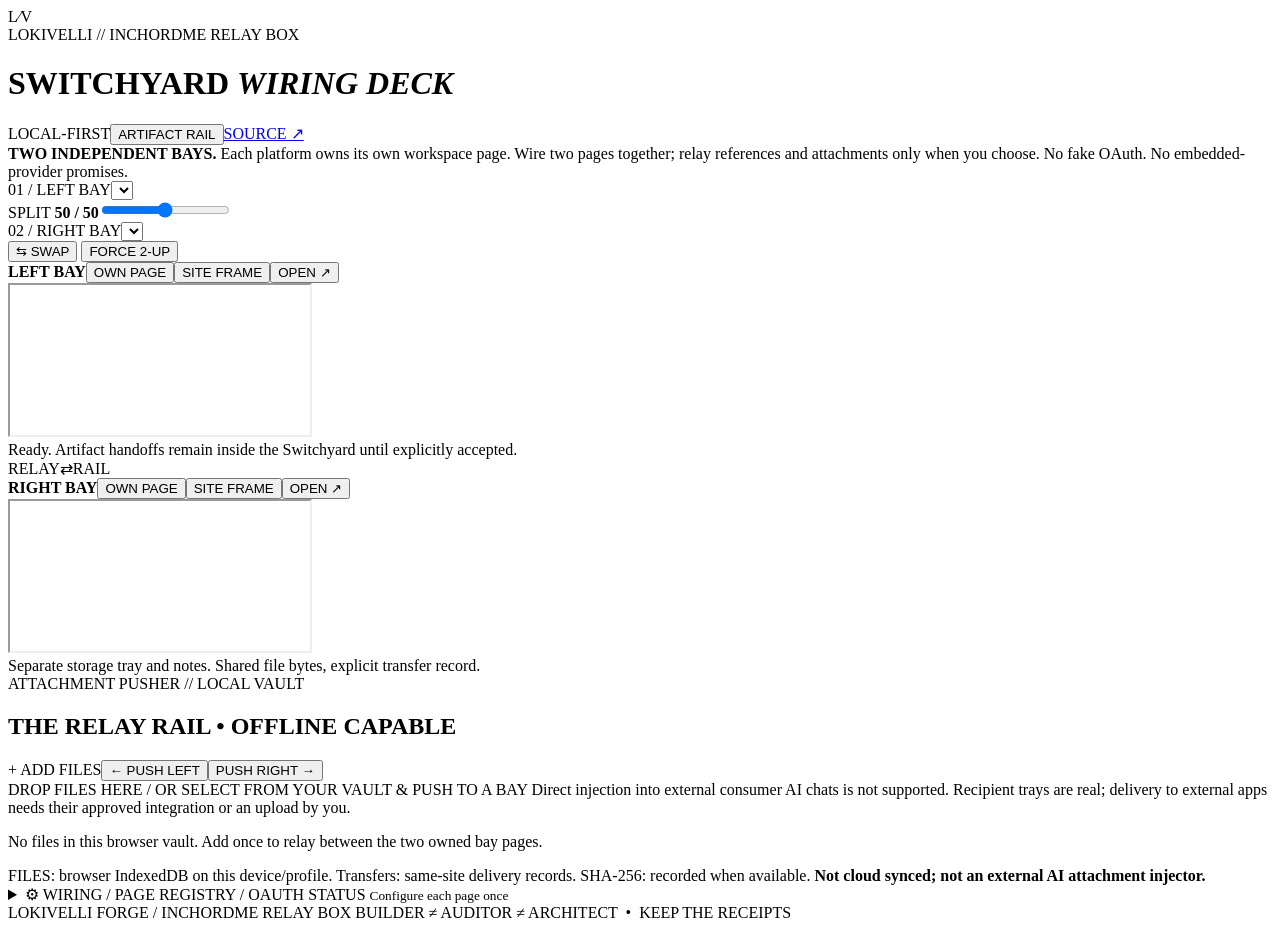
==== index.html @ 45ea7c82 "Initialize Lokivelli Switchyard wiring deck and dual-bay shell" ====
<!doctype html>
<html lang="en">
<head>
  <meta charset="utf-8">
  <meta name="viewport" content="width=device-width,initial-scale=1">
  <meta name="theme-color" content="#11131b">
  <title>LOKIVELLI // SWITCHYARD — Wiring Deck</title>
  <link rel="stylesheet" href="./assets/switchyard.css">
  <script src="./assets/switchyard.js" defer></script>
</head>
<body data-view="switchyard">
  <div class="shell">
    <header class="top">
      <div class="brand"><div class="sigil">L<span>∕</span>V</div><div><div class="superline">LOKIVELLI // INCHORDME RELAY BOX</div><h1>SWITCHYARD <em>WIRING DECK</em></h1></div></div>
      <div class="topbuttons"><span class="status"><b class="pulse"></b> LOCAL-FIRST</span><button id="vaultToggle" class="button">ARTIFACT RAIL</button><a class="button outline" href="https://github.com/lokivelli316/inchordme-relay-box" target="_blank" rel="noopener">SOURCE ↗</a></div>
    </header>
    <div class="intro"><strong>TWO INDEPENDENT BAYS.</strong> Each platform owns its own workspace page. Wire two pages together; relay references and attachments only when you choose. <span>No fake OAuth. No embedded-provider promises.</span></div>

    <div class="controlbar">
      <div class="picker"><label for="leftPlatform">01 / LEFT BAY</label><select id="leftPlatform"></select></div>
      <div class="division"><label for="split">SPLIT <strong id="ratioText">50 / 50</strong></label><input id="split" type="range" min="25" max="75" value="50" aria-label="Left pane width"></div>
      <div class="picker"><label for="rightPlatform">02 / RIGHT BAY</label><select id="rightPlatform"></select></div>
      <button id="swap" class="button hot" title="Swap which platform is in which bay">⇆ SWAP</button>
      <button id="layout" class="button" title="Keep two bays visible on narrow screens">FORCE 2-UP</button>
    </div>

    <main class="stage" id="stage">
      <section class="pane" id="paneLeft" aria-label="Left platform bay">
        <div class="paneTop"><span class="lamp"></span><strong id="leftTitle">LEFT BAY</strong><span class="spacer"></span><button data-side="left" data-action="local" class="mini active">OWN PAGE</button><button data-side="left" data-action="embed" class="mini">SITE FRAME</button><button data-side="left" data-action="popout" class="mini link">OPEN ↗</button></div>
        <iframe title="Left provider workspace" id="leftFrame" referrerpolicy="no-referrer" loading="eager"></iframe>
        <div class="paneFoot" id="leftFoot">Ready. Artifact handoffs remain inside the Switchyard until explicitly accepted.</div>
      </section>
      <div class="wiring"><span>RELAY</span><span>⇄</span><span>RAIL</span></div>
      <section class="pane" id="paneRight" aria-label="Right platform bay">
        <div class="paneTop"><span class="lamp"></span><strong id="rightTitle">RIGHT BAY</strong><span class="spacer"></span><button data-side="right" data-action="local" class="mini active">OWN PAGE</button><button data-side="right" data-action="embed" class="mini">SITE FRAME</button><button data-side="right" data-action="popout" class="mini link">OPEN ↗</button></div>
        <iframe title="Right provider workspace" id="rightFrame" referrerpolicy="no-referrer" loading="eager"></iframe>
        <div class="paneFoot" id="rightFoot">Separate storage tray and notes. Shared file bytes, explicit transfer record.</div>
      </section>
    </main>

    <section class="rail" id="rail" aria-label="Attachment relay">
      <div class="railHead"><div><div class="superline">ATTACHMENT PUSHER // LOCAL VAULT</div><h2>THE RELAY RAIL <span id="storageStat">• OFFLINE CAPABLE</span></h2></div><div class="railActions"><label class="button hot uploadButton">+ ADD FILES<input id="uploadFiles" type="file" multiple hidden></label><button class="button" id="pushLeft">← PUSH LEFT</button><button class="button" id="pushRight">PUSH RIGHT →</button></div></div>
      <div class="drop" id="dropZone">DROP FILES HERE / OR SELECT FROM YOUR VAULT & PUSH TO A BAY <span>Direct injection into external consumer AI chats is not supported. Recipient trays are real; delivery to external apps needs their approved integration or an upload by you.</span></div>
      <div id="vaultItems" class="filelist"><p class="empty">No files in this browser vault. Add once to relay between the two owned bay pages.</p></div>
      <div class="railFoot">FILES: browser IndexedDB on this device/profile. Transfers: same-site delivery records. SHA-256: recorded when available. <strong>Not cloud synced; not an external AI attachment injector.</strong></div>
    </section>

    <section class="settings">
      <details id="settings"><summary>⚙ WIRING / PAGE REGISTRY / OAUTH STATUS <small>Configure each page once</small></summary>
        <div class="settingsInner">
          <h2>Platform pages</h2><p>Each platform gets its own independent page. Change its external URL to any site it builds for you. The SITE FRAME option attempts embedding; if the platform blocks framing, use OPEN ↗ instead.</p>
          <div id="endpointRows" class="endpoints"></div>
          <button id="saveEndpoints" class="button hot">SAVE PAGE WIRING</button>
          <h2>OAuth connector rail</h2><p>GitHub Pages is static. Real OAuth file access needs an approved server-side authorization exchange and appropriate provider registration. Until that exists, these indicators remain <b>NOT CONNECTED</b> instead of falsely claiming access. No API keys are exposed in page source.</p>
          <div class="authGrid">
            <div><b>GITHUB</b><span class="disconnected">NOT CONNECTED</span><small>Repository access through a configured OAuth backend</small></div>
            <div><b>GOOGLE DRIVE</b><span class="disconnected">NOT CONNECTED</span><small>Authorized file read/write through a configured OAuth backend</small></div>
            <div><b>DROPBOX</b><span class="disconnected">NOT CONNECTED</span><small>Authorized file read/write through a configured OAuth backend</small></div>
          </div>
          <label class="relayLabel" for="relayUrl">OPTIONAL AUTHORIZED RELAY BACKEND URL</label>
          <div class="relayRow"><input id="relayUrl" type="url" placeholder="https://your-authorized-relay.example" spellcheck="false"><button class="button" id="saveRelay">SAVE RELAY URL</button><button class="button hot" id="checkRelay">CHECK STATUS</button></div>
          <p id="relayStatus" class="muted">No OAuth relay is configured. Browser vault and bay-to-bay transfers work without it.</p>
          <p class="muted">For protected platforms like ChatGPT, Claude, Gemini and Grok, signing into their own websites does not authorize this site to read conversations or push uploads. They retain independent auth sessions in their browser windows.</p>
        </div>
      </details>
    </section>
    <footer>LOKIVELLI FORGE / INCHORDME RELAY BOX <span>BUILDER ≠ AUDITOR ≠ ARCHITECT &nbsp;•&nbsp; KEEP THE RECEIPTS</span></footer>
  </div>
  <div id="toast" role="status" aria-live="polite"></div>
</body>
</html>
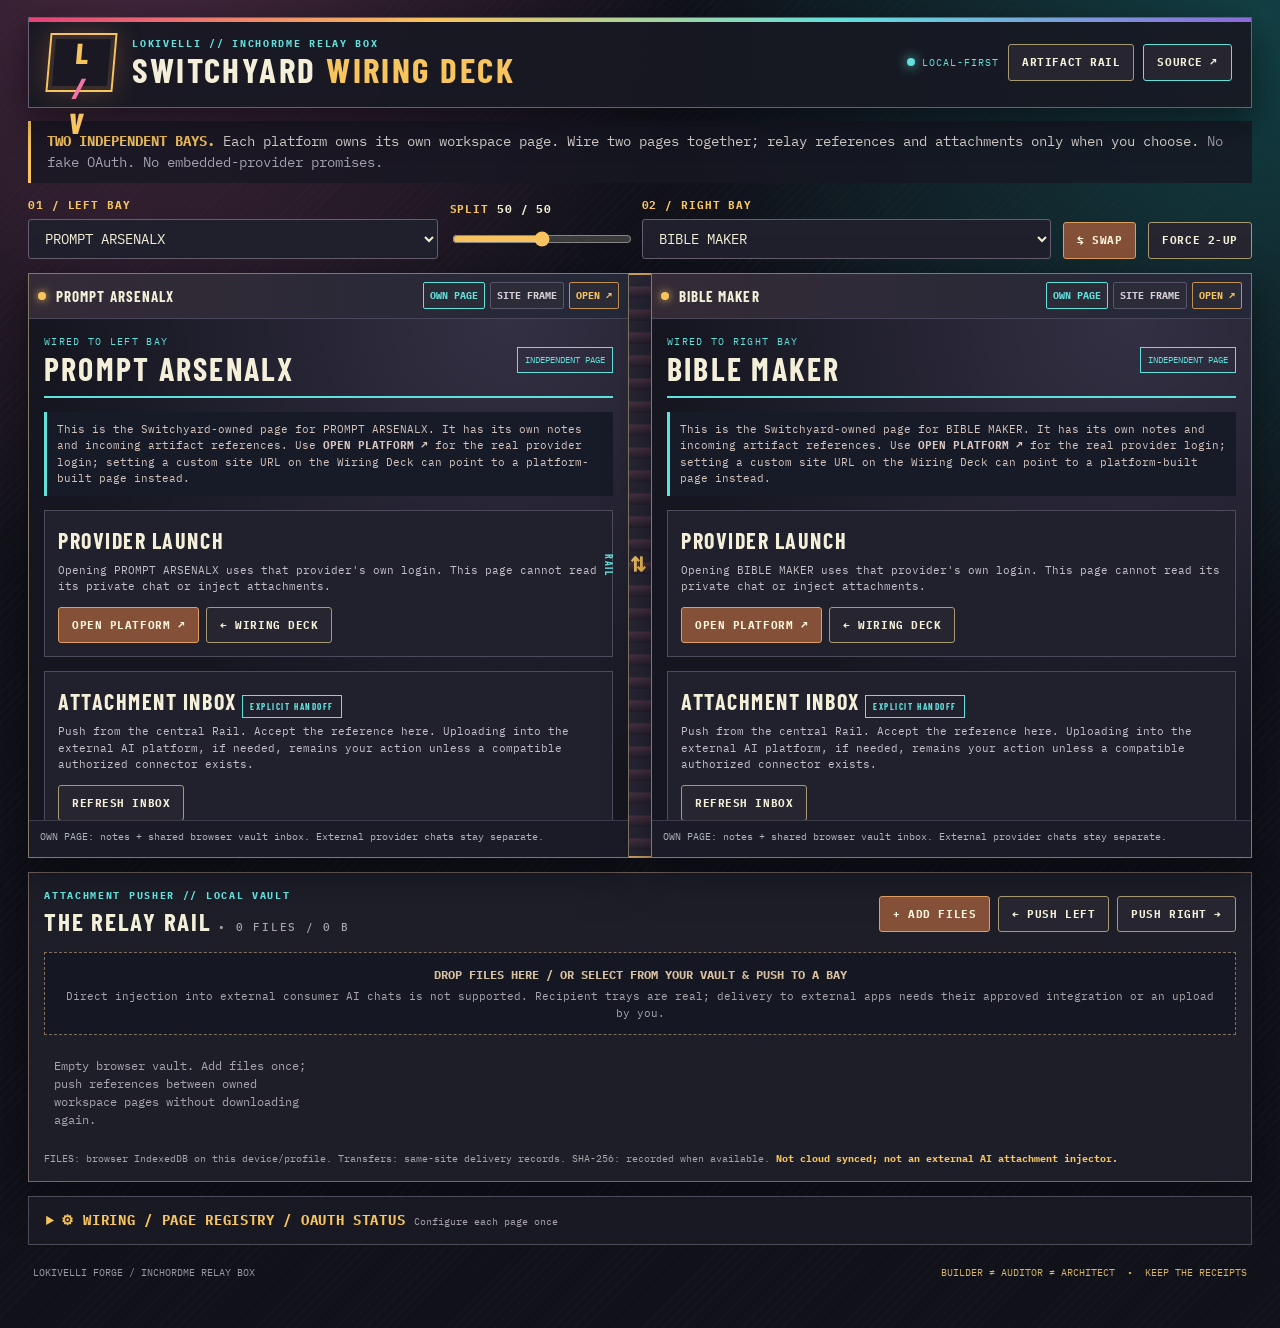
==== commit 1b96f776: "Enable optional cross-origin two-site attachment bridge" ====
--- a/index.html
+++ b/index.html
@@ -7,6 +7,7 @@
   <title>LOKIVELLI // SWITCHYARD — Wiring Deck</title>
   <link rel="stylesheet" href="./assets/switchyard.css">
   <script src="./assets/switchyard.js" defer></script>
+  <script src="./assets/bridge.js" defer></script>
 </head>
 <body data-view="switchyard">
   <div class="shell">
--- a/assets/switchyard.css
+++ b/assets/switchyard.css
@@ -0,0 +1,7 @@
+
+@import url('https://fonts.googleapis.com/css2?family=Barlow+Condensed:wght@500;600;700;800&family=IBM+Plex+Mono:wght@400;500;600;700&display=swap');
+:root{color-scheme:dark;--bg:#101119;--panel:#191b27;--panel2:#232535;--ink:#f4efd9;--muted:#a9a4ab;--brass:#f7c45e;--cyan:#61e0dc;--warn:#f375a7;--line:#49465a;--edge:#353344;--shadow:0 14px 34px #07070d8c}
+*{box-sizing:border-box}body{margin:0;min-height:100vh;background:radial-gradient(ellipse at 10% -10%,#4a2940 0,transparent 35%),radial-gradient(ellipse at 99% 1%,#124044 0,transparent 33%),repeating-linear-gradient(135deg,#ffffff05 0,#ffffff05 1px,transparent 1px,transparent 7px),var(--bg);color:var(--ink);font:14px/1.5 'IBM Plex Mono',ui-monospace,monospace}a{color:#9ef6ff}button,input,select,textarea{font:inherit}button{cursor:pointer}button:disabled{opacity:.38;cursor:not-allowed}h1,h2,h3{font-family:'Barlow Condensed',Impact,'Arial Narrow',sans-serif;letter-spacing:.07em;margin:0}h1{font-size:clamp(23px,3vw,35px);line-height:1.06}h1 em{font-style:normal;color:var(--brass)}h2{font-size:25px}h3{font-size:20px}.shell{max-width:2100px;margin:auto;padding:17px clamp(12px,2.2vw,38px) 28px}.top{display:flex;align-items:center;justify-content:space-between;gap:20px;border:1px solid #686076;background:#171822ea;box-shadow:var(--shadow);padding:15px 19px;position:relative}.top:before{content:"";height:4px;background:linear-gradient(90deg,#e83f7a,#f7c45e,#61e0dc,#8c69db);position:absolute;top:0;left:0;right:0}.brand{display:flex;align-items:center;gap:17px}.sigil{display:grid;place-items:center;flex:none;width:67px;height:59px;border:2px solid var(--brass);color:var(--brass);font:800 29px 'Barlow Condensed',sans-serif;box-shadow:inset 0 0 0 4px #392d2e,0 0 25px #c9775750;transform:skew(-5deg)}.sigil span{color:var(--warn)}.superline{font-size:10px;color:var(--cyan);font-weight:700;letter-spacing:.17em}.topbuttons{display:flex;gap:9px;align-items:center;flex-wrap:wrap}.button{border:1px solid #a79a72;background:#262530;color:var(--ink);padding:9px 13px;text-decoration:none;border-radius:3px;font-size:11px;font-weight:700;letter-spacing:.05em;white-space:nowrap}.button:hover,.button:focus-visible{background:#4d3b45;outline:2px solid var(--brass);outline-offset:1px}.button.hot{background:#845037;border-color:#dc9e61;color:#fff6de}.button.outline{border-color:var(--cyan)}.pulse{width:8px;height:8px;border-radius:100%;background:var(--cyan);display:inline-block;box-shadow:0 0 12px var(--cyan)}.status{font-size:10px;color:var(--cyan);letter-spacing:.1em}.intro{color:#dad4d1;border-left:3px solid var(--brass);padding:10px 16px;background:#171722cc;margin:13px 0}.intro strong{color:var(--brass)}.intro span{color:#a3a1af}.controlbar{display:grid;grid-template-columns:minmax(175px,1fr) minmax(110px,180px) minmax(175px,1fr) auto auto;gap:12px;align-items:end;margin:14px 0}.picker label,.division label,.relayLabel{font-size:11px;letter-spacing:.08em;color:var(--brass);display:block;font-weight:700;margin-bottom:5px}.picker select,.relayRow input,.endpoint input{width:100%;min-height:40px;color:var(--ink);background:#20202d;border:1px solid #655f71;padding:8px 12px;border-radius:3px}.picker select:focus,.relayRow input:focus,.endpoint input:focus{outline:2px solid var(--cyan)}.division input{accent-color:var(--brass);width:100%;height:28px}.division strong{color:var(--ink)}.stage{display:grid;grid-template-columns:minmax(0,1fr) 22px minmax(0,1fr);gap:0;height:clamp(430px,65vh,960px);min-height:430px}.pane{border:1px solid #827967;background:#10121b;min-width:0;display:flex;flex-direction:column;box-shadow:var(--shadow)}.paneTop{height:45px;flex:none;background:linear-gradient(90deg,#342b36,#242838);border-bottom:1px solid var(--line);display:flex;gap:5px;align-items:center;padding:4px 9px}.paneTop strong{font:700 15px 'Barlow Condensed',sans-serif;letter-spacing:.07em;white-space:nowrap;text-overflow:ellipsis;overflow:hidden}.lamp{height:8px;width:8px;border-radius:50%;background:var(--brass);box-shadow:0 0 9px var(--brass);margin:0 5px 0 0;flex:none}.spacer{flex:1}.mini{font:700 10px 'IBM Plex Mono',monospace;padding:6px;border:1px solid #58546a;background:#2c2c39;color:#d7d0d7;border-radius:2px;white-space:nowrap}.mini.active{border-color:var(--cyan);color:var(--cyan)}.mini.link{color:var(--brass);border-color:#c18f4f}.pane iframe{flex:1;border:0;min-height:0;background:#151622;width:100%}.paneFoot{height:37px;flex:none;border-top:1px solid #3d3a4b;font-size:10px;color:#aeb5b9;background:#1b1b28;padding:8px 11px;white-space:nowrap;overflow:hidden;text-overflow:ellipsis}.wiring{background:repeating-linear-gradient(180deg,#292635 0,#292635 11px,#4a3342 12px,#221f2c 23px);border-top:2px solid #c8a262;border-bottom:2px solid #c8a262;color:var(--cyan);display:flex;align-items:center;justify-content:center;flex-direction:column;font:700 10px 'Barlow Condensed',sans-serif;letter-spacing:.15em;writing-mode:vertical-rl;gap:13px}.wiring span:nth-child(2){font-size:20px;color:var(--brass)}.rail{margin-top:14px;background:#1d1e28;border:1px solid #77675f;box-shadow:var(--shadow);padding:15px}.railHead{display:flex;justify-content:space-between;gap:12px;align-items:center}.railHead h2 span{font:500 11px 'IBM Plex Mono',monospace;color:var(--muted)}.railActions{display:flex;gap:8px;flex-wrap:wrap}.uploadButton{cursor:pointer}.drop{border:1px dashed #81705b;background:#151823;color:#d7c09d;padding:13px 17px;text-align:center;margin:12px 0;font-size:12px;font-weight:700}.drop.over{background:#313743;border-color:var(--cyan)}.drop span{display:block;font-weight:400;color:var(--muted);font-size:11px;margin-top:4px}.filelist{max-height:210px;overflow:auto;display:grid;grid-template-columns:repeat(auto-fill,minmax(265px,1fr));gap:8px}.fileitem{display:flex;align-items:center;gap:10px;padding:10px;background:#252534;border:1px solid #4a475b;min-width:0}.fileitem>input{accent-color:var(--cyan);width:18px;height:18px;flex:none}.filedesc{min-width:0;flex:1}.filename{white-space:nowrap;text-overflow:ellipsis;overflow:hidden;font-weight:700}.filemeta{font-size:10px;color:#a6a9b5}.fileitem button{font-size:10px;border:1px solid #685e63;background:transparent;color:#dcd4bc;padding:4px 5px}.empty{font-size:12px;color:var(--muted);margin:10px}.railFoot{color:#a8a5a9;font-size:10px;margin-top:12px}.railFoot strong{color:var(--brass)}.settings{margin-top:14px;border:1px solid #4d4b59;background:#191923}.settings details summary{cursor:pointer;padding:13px 17px;color:var(--brass);font-weight:700;letter-spacing:.05em}.settings small{font-size:10px;font-weight:400;letter-spacing:0;color:var(--muted)}.settingsInner{border-top:1px solid #4a4654;padding:17px}.settingsInner h2{font-size:22px;margin-top:14px}.settingsInner p{font-size:12px;color:#c6c2c3}.endpoints{display:grid;grid-template-columns:repeat(auto-fit,minmax(285px,1fr));gap:10px;margin:12px 0}.endpoint{padding:11px;background:#252531;border:1px solid #514e61}.endpoint label{display:block;color:var(--cyan);font-size:11px;font-weight:700;margin-bottom:5px}.endpoint input{font-size:12px}.authGrid{display:grid;grid-template-columns:repeat(3,minmax(0,1fr));gap:10px}.authGrid>div{background:#29242f;padding:11px;border:1px solid #6a5060}.authGrid b,.authGrid span,.authGrid small{display:block}.authGrid small{margin-top:5px}.disconnected{color:#ffa0b2;font-size:10px}.relayRow{display:flex;gap:8px}.relayRow input{max-width:700px}.relayLabel{margin-top:18px}.muted{color:var(--muted)}footer{display:flex;justify-content:space-between;gap:8px;color:#9b99a1;font-size:10px;padding:20px 5px}footer span{color:#d7b466}#toast{position:fixed;right:25px;bottom:20px;max-width:360px;background:#2b2735;border:1px solid var(--cyan);color:var(--ink);padding:12px 16px;box-shadow:var(--shadow);opacity:0;pointer-events:none;transition:opacity .2s;z-index:50}#toast.show{opacity:1}
+body[data-view=bay]{--accent:var(--cyan);background:radial-gradient(circle at 80% 0%,#343044 0,transparent 45%),#151620}.bayApp{padding:15px;min-height:100%;display:flex;flex-direction:column;gap:14px}.bayHeader{display:flex;justify-content:space-between;align-items:center;gap:10px;border-bottom:2px solid var(--accent);padding-bottom:10px}.bayTag{font-size:10px;letter-spacing:.13em;color:var(--accent)}.bayHeader h1{margin-top:3px;font-size:32px}.bayBadge{border:1px solid var(--accent);font-size:9px;color:var(--accent);padding:5px 7px}.bayBox{background:#20212d;border:1px solid #4e4b5d;padding:13px}.bayBox h2{font-size:22px;margin-bottom:5px}.bayBox p{font-size:11px;color:#c5c0c7;margin:0 0 12px}.bayButtons{display:flex;gap:7px;flex-wrap:wrap}.bayBox textarea{width:100%;background:#151724;border:1px solid #64606b;color:var(--ink);min-height:125px;resize:vertical;padding:10px;font-size:12px}.bayInbox{display:grid;gap:9px}.inboxRow{border:1px solid #60586c;padding:10px;background:#2a2935}.inboxRow .name{font-size:12px;font-weight:700;overflow-wrap:anywhere}.inboxRow .meta{font-size:10px;color:var(--muted);margin:3px 0 7px}.inboxActions{display:flex;gap:6px;flex-wrap:wrap}.inboxActions button{background:#262b34;border:1px solid #8c7363;color:var(--ink);font-size:10px;padding:6px 8px}.bayEnd{color:#999aa5;font-size:10px;margin-top:auto;padding:10px 0}.bayExplain{border-left:3px solid var(--accent);padding:9px 10px;background:#171a27;color:#d4c4bd;font-size:11px}
+@media(max-width:1000px){.top{flex-wrap:wrap}.controlbar{grid-template-columns:1fr 1fr auto auto}.division{display:none}.stage{height:68vh}.paneTop{flex-wrap:wrap;height:auto;min-height:45px}.paneTop strong{width:100%;padding-left:6px}.authGrid{grid-template-columns:1fr}}
+@media(max-width:650px){.shell{padding:9px}.controlbar{grid-template-columns:1fr 1fr}.topbuttons{width:100%}.controlbar>.button{min-width:0}.stage{display:flex;flex-direction:column;height:860px}.stage .pane{flex:1;min-height:300px}.wiring{writing-mode:horizontal-tb;flex-direction:row;min-height:20px}.railHead,.relayRow{flex-wrap:wrap}.railActions{width:100%}.top{padding:10px}.sigil{width:48px;height:48px;font-size:22px}.intro{font-size:12px}footer{flex-wrap:wrap}.stage.forceTwo{display:grid;grid-template-columns:minmax(335px,1fr) 20px minmax(335px,1fr);overflow-x:auto}.stage.forceTwo .wiring{writing-mode:vertical-rl;flex-direction:column}.stage.forceTwo .pane{height:100%}}
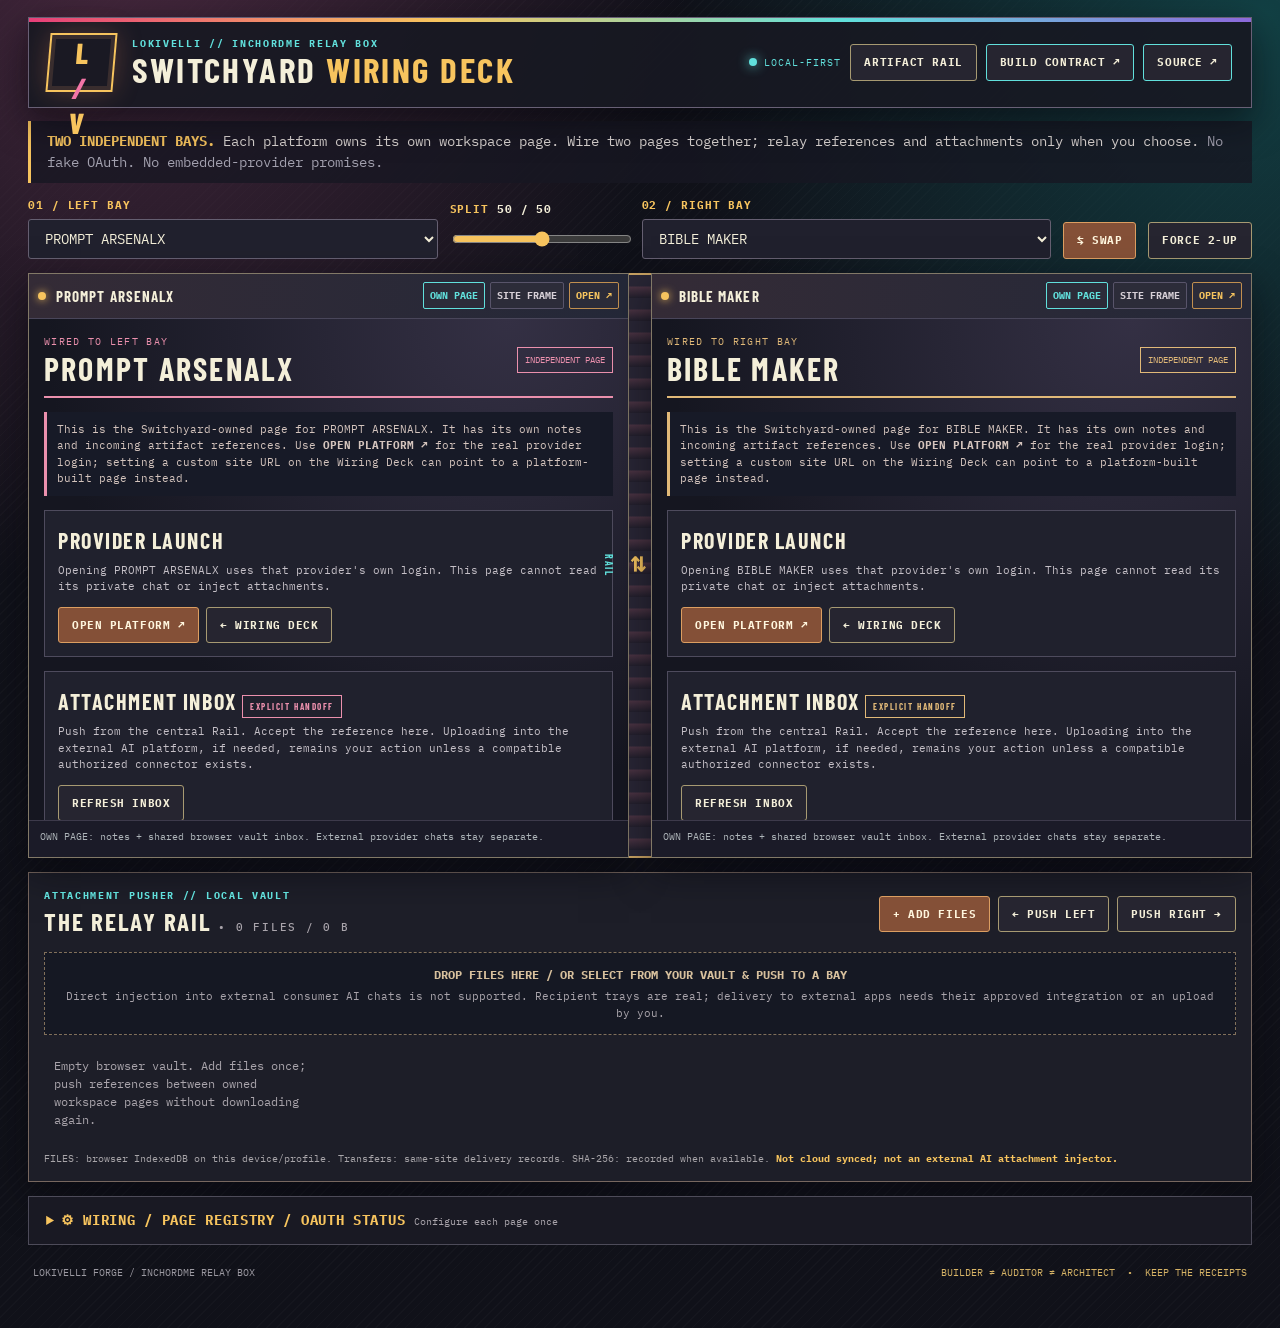
==== commit 094648e0: "Expose independent-platform build contract on the switchyard homepage" ====
--- a/index.html
+++ b/index.html
@@ -13,7 +13,7 @@
   <div class="shell">
     <header class="top">
       <div class="brand"><div class="sigil">L<span>∕</span>V</div><div><div class="superline">LOKIVELLI // INCHORDME RELAY BOX</div><h1>SWITCHYARD <em>WIRING DECK</em></h1></div></div>
-      <div class="topbuttons"><span class="status"><b class="pulse"></b> LOCAL-FIRST</span><button id="vaultToggle" class="button">ARTIFACT RAIL</button><a class="button outline" href="https://github.com/lokivelli316/inchordme-relay-box" target="_blank" rel="noopener">SOURCE ↗</a></div>
+      <div class="topbuttons"><span class="status"><b class="pulse"></b> LOCAL-FIRST</span><button id="vaultToggle" class="button">ARTIFACT RAIL</button><a class="button outline" href="https://github.com/lokivelli316/inchordme-relay-box/blob/main/PLATFORM_PAGE_CONTRACT.md" target="_blank" rel="noopener">BUILD CONTRACT ↗</a><a class="button outline" href="https://github.com/lokivelli316/inchordme-relay-box" target="_blank" rel="noopener">SOURCE ↗</a></div>
     </header>
     <div class="intro"><strong>TWO INDEPENDENT BAYS.</strong> Each platform owns its own workspace page. Wire two pages together; relay references and attachments only when you choose. <span>No fake OAuth. No embedded-provider promises.</span></div>
 
--- a/assets/switchyard.css
+++ b/assets/switchyard.css
@@ -2,6 +2,6 @@
 @import url('https://fonts.googleapis.com/css2?family=Barlow+Condensed:wght@500;600;700;800&family=IBM+Plex+Mono:wght@400;500;600;700&display=swap');
 :root{color-scheme:dark;--bg:#101119;--panel:#191b27;--panel2:#232535;--ink:#f4efd9;--muted:#a9a4ab;--brass:#f7c45e;--cyan:#61e0dc;--warn:#f375a7;--line:#49465a;--edge:#353344;--shadow:0 14px 34px #07070d8c}
 *{box-sizing:border-box}body{margin:0;min-height:100vh;background:radial-gradient(ellipse at 10% -10%,#4a2940 0,transparent 35%),radial-gradient(ellipse at 99% 1%,#124044 0,transparent 33%),repeating-linear-gradient(135deg,#ffffff05 0,#ffffff05 1px,transparent 1px,transparent 7px),var(--bg);color:var(--ink);font:14px/1.5 'IBM Plex Mono',ui-monospace,monospace}a{color:#9ef6ff}button,input,select,textarea{font:inherit}button{cursor:pointer}button:disabled{opacity:.38;cursor:not-allowed}h1,h2,h3{font-family:'Barlow Condensed',Impact,'Arial Narrow',sans-serif;letter-spacing:.07em;margin:0}h1{font-size:clamp(23px,3vw,35px);line-height:1.06}h1 em{font-style:normal;color:var(--brass)}h2{font-size:25px}h3{font-size:20px}.shell{max-width:2100px;margin:auto;padding:17px clamp(12px,2.2vw,38px) 28px}.top{display:flex;align-items:center;justify-content:space-between;gap:20px;border:1px solid #686076;background:#171822ea;box-shadow:var(--shadow);padding:15px 19px;position:relative}.top:before{content:"";height:4px;background:linear-gradient(90deg,#e83f7a,#f7c45e,#61e0dc,#8c69db);position:absolute;top:0;left:0;right:0}.brand{display:flex;align-items:center;gap:17px}.sigil{display:grid;place-items:center;flex:none;width:67px;height:59px;border:2px solid var(--brass);color:var(--brass);font:800 29px 'Barlow Condensed',sans-serif;box-shadow:inset 0 0 0 4px #392d2e,0 0 25px #c9775750;transform:skew(-5deg)}.sigil span{color:var(--warn)}.superline{font-size:10px;color:var(--cyan);font-weight:700;letter-spacing:.17em}.topbuttons{display:flex;gap:9px;align-items:center;flex-wrap:wrap}.button{border:1px solid #a79a72;background:#262530;color:var(--ink);padding:9px 13px;text-decoration:none;border-radius:3px;font-size:11px;font-weight:700;letter-spacing:.05em;white-space:nowrap}.button:hover,.button:focus-visible{background:#4d3b45;outline:2px solid var(--brass);outline-offset:1px}.button.hot{background:#845037;border-color:#dc9e61;color:#fff6de}.button.outline{border-color:var(--cyan)}.pulse{width:8px;height:8px;border-radius:100%;background:var(--cyan);display:inline-block;box-shadow:0 0 12px var(--cyan)}.status{font-size:10px;color:var(--cyan);letter-spacing:.1em}.intro{color:#dad4d1;border-left:3px solid var(--brass);padding:10px 16px;background:#171722cc;margin:13px 0}.intro strong{color:var(--brass)}.intro span{color:#a3a1af}.controlbar{display:grid;grid-template-columns:minmax(175px,1fr) minmax(110px,180px) minmax(175px,1fr) auto auto;gap:12px;align-items:end;margin:14px 0}.picker label,.division label,.relayLabel{font-size:11px;letter-spacing:.08em;color:var(--brass);display:block;font-weight:700;margin-bottom:5px}.picker select,.relayRow input,.endpoint input{width:100%;min-height:40px;color:var(--ink);background:#20202d;border:1px solid #655f71;padding:8px 12px;border-radius:3px}.picker select:focus,.relayRow input:focus,.endpoint input:focus{outline:2px solid var(--cyan)}.division input{accent-color:var(--brass);width:100%;height:28px}.division strong{color:var(--ink)}.stage{display:grid;grid-template-columns:minmax(0,1fr) 22px minmax(0,1fr);gap:0;height:clamp(430px,65vh,960px);min-height:430px}.pane{border:1px solid #827967;background:#10121b;min-width:0;display:flex;flex-direction:column;box-shadow:var(--shadow)}.paneTop{height:45px;flex:none;background:linear-gradient(90deg,#342b36,#242838);border-bottom:1px solid var(--line);display:flex;gap:5px;align-items:center;padding:4px 9px}.paneTop strong{font:700 15px 'Barlow Condensed',sans-serif;letter-spacing:.07em;white-space:nowrap;text-overflow:ellipsis;overflow:hidden}.lamp{height:8px;width:8px;border-radius:50%;background:var(--brass);box-shadow:0 0 9px var(--brass);margin:0 5px 0 0;flex:none}.spacer{flex:1}.mini{font:700 10px 'IBM Plex Mono',monospace;padding:6px;border:1px solid #58546a;background:#2c2c39;color:#d7d0d7;border-radius:2px;white-space:nowrap}.mini.active{border-color:var(--cyan);color:var(--cyan)}.mini.link{color:var(--brass);border-color:#c18f4f}.pane iframe{flex:1;border:0;min-height:0;background:#151622;width:100%}.paneFoot{height:37px;flex:none;border-top:1px solid #3d3a4b;font-size:10px;color:#aeb5b9;background:#1b1b28;padding:8px 11px;white-space:nowrap;overflow:hidden;text-overflow:ellipsis}.wiring{background:repeating-linear-gradient(180deg,#292635 0,#292635 11px,#4a3342 12px,#221f2c 23px);border-top:2px solid #c8a262;border-bottom:2px solid #c8a262;color:var(--cyan);display:flex;align-items:center;justify-content:center;flex-direction:column;font:700 10px 'Barlow Condensed',sans-serif;letter-spacing:.15em;writing-mode:vertical-rl;gap:13px}.wiring span:nth-child(2){font-size:20px;color:var(--brass)}.rail{margin-top:14px;background:#1d1e28;border:1px solid #77675f;box-shadow:var(--shadow);padding:15px}.railHead{display:flex;justify-content:space-between;gap:12px;align-items:center}.railHead h2 span{font:500 11px 'IBM Plex Mono',monospace;color:var(--muted)}.railActions{display:flex;gap:8px;flex-wrap:wrap}.uploadButton{cursor:pointer}.drop{border:1px dashed #81705b;background:#151823;color:#d7c09d;padding:13px 17px;text-align:center;margin:12px 0;font-size:12px;font-weight:700}.drop.over{background:#313743;border-color:var(--cyan)}.drop span{display:block;font-weight:400;color:var(--muted);font-size:11px;margin-top:4px}.filelist{max-height:210px;overflow:auto;display:grid;grid-template-columns:repeat(auto-fill,minmax(265px,1fr));gap:8px}.fileitem{display:flex;align-items:center;gap:10px;padding:10px;background:#252534;border:1px solid #4a475b;min-width:0}.fileitem>input{accent-color:var(--cyan);width:18px;height:18px;flex:none}.filedesc{min-width:0;flex:1}.filename{white-space:nowrap;text-overflow:ellipsis;overflow:hidden;font-weight:700}.filemeta{font-size:10px;color:#a6a9b5}.fileitem button{font-size:10px;border:1px solid #685e63;background:transparent;color:#dcd4bc;padding:4px 5px}.empty{font-size:12px;color:var(--muted);margin:10px}.railFoot{color:#a8a5a9;font-size:10px;margin-top:12px}.railFoot strong{color:var(--brass)}.settings{margin-top:14px;border:1px solid #4d4b59;background:#191923}.settings details summary{cursor:pointer;padding:13px 17px;color:var(--brass);font-weight:700;letter-spacing:.05em}.settings small{font-size:10px;font-weight:400;letter-spacing:0;color:var(--muted)}.settingsInner{border-top:1px solid #4a4654;padding:17px}.settingsInner h2{font-size:22px;margin-top:14px}.settingsInner p{font-size:12px;color:#c6c2c3}.endpoints{display:grid;grid-template-columns:repeat(auto-fit,minmax(285px,1fr));gap:10px;margin:12px 0}.endpoint{padding:11px;background:#252531;border:1px solid #514e61}.endpoint label{display:block;color:var(--cyan);font-size:11px;font-weight:700;margin-bottom:5px}.endpoint input{font-size:12px}.authGrid{display:grid;grid-template-columns:repeat(3,minmax(0,1fr));gap:10px}.authGrid>div{background:#29242f;padding:11px;border:1px solid #6a5060}.authGrid b,.authGrid span,.authGrid small{display:block}.authGrid small{margin-top:5px}.disconnected{color:#ffa0b2;font-size:10px}.relayRow{display:flex;gap:8px}.relayRow input{max-width:700px}.relayLabel{margin-top:18px}.muted{color:var(--muted)}footer{display:flex;justify-content:space-between;gap:8px;color:#9b99a1;font-size:10px;padding:20px 5px}footer span{color:#d7b466}#toast{position:fixed;right:25px;bottom:20px;max-width:360px;background:#2b2735;border:1px solid var(--cyan);color:var(--ink);padding:12px 16px;box-shadow:var(--shadow);opacity:0;pointer-events:none;transition:opacity .2s;z-index:50}#toast.show{opacity:1}
-body[data-view=bay]{--accent:var(--cyan);background:radial-gradient(circle at 80% 0%,#343044 0,transparent 45%),#151620}.bayApp{padding:15px;min-height:100%;display:flex;flex-direction:column;gap:14px}.bayHeader{display:flex;justify-content:space-between;align-items:center;gap:10px;border-bottom:2px solid var(--accent);padding-bottom:10px}.bayTag{font-size:10px;letter-spacing:.13em;color:var(--accent)}.bayHeader h1{margin-top:3px;font-size:32px}.bayBadge{border:1px solid var(--accent);font-size:9px;color:var(--accent);padding:5px 7px}.bayBox{background:#20212d;border:1px solid #4e4b5d;padding:13px}.bayBox h2{font-size:22px;margin-bottom:5px}.bayBox p{font-size:11px;color:#c5c0c7;margin:0 0 12px}.bayButtons{display:flex;gap:7px;flex-wrap:wrap}.bayBox textarea{width:100%;background:#151724;border:1px solid #64606b;color:var(--ink);min-height:125px;resize:vertical;padding:10px;font-size:12px}.bayInbox{display:grid;gap:9px}.inboxRow{border:1px solid #60586c;padding:10px;background:#2a2935}.inboxRow .name{font-size:12px;font-weight:700;overflow-wrap:anywhere}.inboxRow .meta{font-size:10px;color:var(--muted);margin:3px 0 7px}.inboxActions{display:flex;gap:6px;flex-wrap:wrap}.inboxActions button{background:#262b34;border:1px solid #8c7363;color:var(--ink);font-size:10px;padding:6px 8px}.bayEnd{color:#999aa5;font-size:10px;margin-top:auto;padding:10px 0}.bayExplain{border-left:3px solid var(--accent);padding:9px 10px;background:#171a27;color:#d4c4bd;font-size:11px}
+body[data-view=bay]{background:radial-gradient(circle at 80% 0%,#343044 0,transparent 45%),#151620}.bayApp{padding:15px;min-height:100%;display:flex;flex-direction:column;gap:14px}.bayHeader{display:flex;justify-content:space-between;align-items:center;gap:10px;border-bottom:2px solid var(--accent);padding-bottom:10px}.bayTag{font-size:10px;letter-spacing:.13em;color:var(--accent)}.bayHeader h1{margin-top:3px;font-size:32px}.bayBadge{border:1px solid var(--accent);font-size:9px;color:var(--accent);padding:5px 7px}.bayBox{background:#20212d;border:1px solid #4e4b5d;padding:13px}.bayBox h2{font-size:22px;margin-bottom:5px}.bayBox p{font-size:11px;color:#c5c0c7;margin:0 0 12px}.bayButtons{display:flex;gap:7px;flex-wrap:wrap}.bayBox textarea{width:100%;background:#151724;border:1px solid #64606b;color:var(--ink);min-height:125px;resize:vertical;padding:10px;font-size:12px}.bayInbox{display:grid;gap:9px}.inboxRow{border:1px solid #60586c;padding:10px;background:#2a2935}.inboxRow .name{font-size:12px;font-weight:700;overflow-wrap:anywhere}.inboxRow .meta{font-size:10px;color:var(--muted);margin:3px 0 7px}.inboxActions{display:flex;gap:6px;flex-wrap:wrap}.inboxActions button{background:#262b34;border:1px solid #8c7363;color:var(--ink);font-size:10px;padding:6px 8px}.bayEnd{color:#999aa5;font-size:10px;margin-top:auto;padding:10px 0}.bayExplain{border-left:3px solid var(--accent);padding:9px 10px;background:#171a27;color:#d4c4bd;font-size:11px}
 @media(max-width:1000px){.top{flex-wrap:wrap}.controlbar{grid-template-columns:1fr 1fr auto auto}.division{display:none}.stage{height:68vh}.paneTop{flex-wrap:wrap;height:auto;min-height:45px}.paneTop strong{width:100%;padding-left:6px}.authGrid{grid-template-columns:1fr}}
 @media(max-width:650px){.shell{padding:9px}.controlbar{grid-template-columns:1fr 1fr}.topbuttons{width:100%}.controlbar>.button{min-width:0}.stage{display:flex;flex-direction:column;height:860px}.stage .pane{flex:1;min-height:300px}.wiring{writing-mode:horizontal-tb;flex-direction:row;min-height:20px}.railHead,.relayRow{flex-wrap:wrap}.railActions{width:100%}.top{padding:10px}.sigil{width:48px;height:48px;font-size:22px}.intro{font-size:12px}footer{flex-wrap:wrap}.stage.forceTwo{display:grid;grid-template-columns:minmax(335px,1fr) 20px minmax(335px,1fr);overflow-x:auto}.stage.forceTwo .wiring{writing-mode:vertical-rl;flex-direction:column}.stage.forceTwo .pane{height:100%}}
